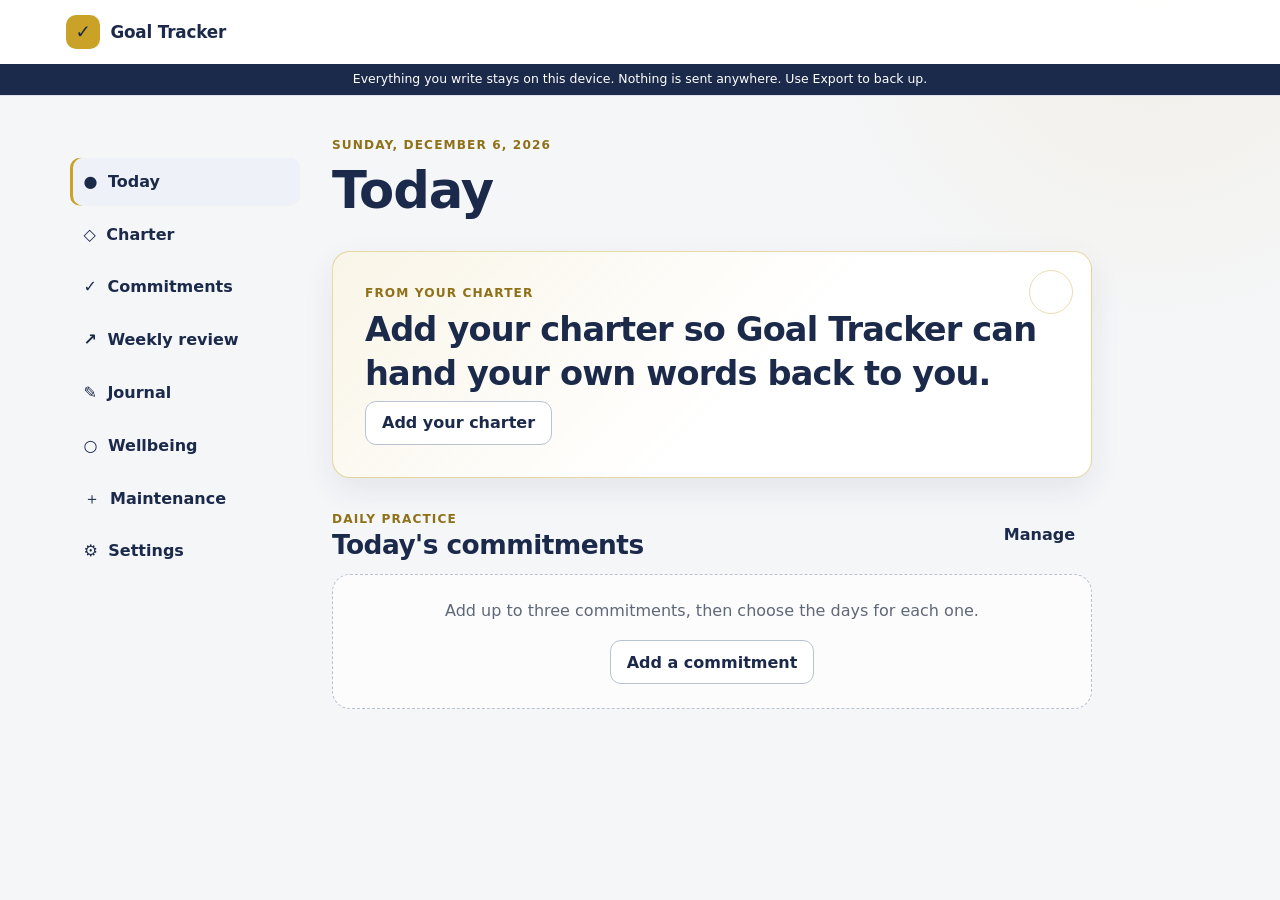
==== index.html @ deef19a3 "Build private offline-first Goal Tracker" ====
<!doctype html>
<html lang="en" data-single-file="false">
<head>
  <meta charset="utf-8">
  <meta name="viewport" content="width=device-width, initial-scale=1, viewport-fit=cover">
  <meta name="theme-color" content="#1B2A4A">
  <meta
    http-equiv="Content-Security-Policy"
    content="default-src 'self'; base-uri 'none'; object-src 'none'; script-src 'self'; style-src 'self'; img-src 'self' data: blob:; font-src 'self'; connect-src 'none'; media-src 'none'; frame-src 'none'; worker-src 'self'; manifest-src 'self'; form-action 'none'"
  >
  <meta name="description" content="A private, offline-first personal goal tracker.">
  <title>Goal Tracker</title>
  <link rel="manifest" href="manifest.webmanifest">
  <link rel="icon" href="icon-192.png" sizes="192x192">
  <link rel="apple-touch-icon" href="icon-192.png">
  <link rel="stylesheet" href="styles.css">
</head>
<body>
  <a class="skip-link" href="#mainContent">Skip to content</a>

  <div id="backupBanner" class="backup-banner" hidden>
    <div>
      <strong>Your local backup is due.</strong>
      <span>Export a copy so your entries are safe if this device is lost or cleared.</span>
    </div>
    <div class="banner-actions">
      <button id="bannerExportButton" class="button button-light" type="button">Export now</button>
      <button id="dismissBackupButton" class="icon-button button-light" type="button" aria-label="Dismiss backup reminder">Close</button>
    </div>
  </div>

  <header class="app-header">
    <div class="header-inner">
      <button id="openNavButton" class="icon-button menu-button" type="button" aria-label="Open navigation" aria-controls="navDialog">
        <span aria-hidden="true">☰</span>
      </button>
      <div class="brand">
        <span class="brand-mark" aria-hidden="true">✓</span>
        <span>Goal Tracker</span>
      </div>
      <button class="button button-quiet header-settings" type="button" data-view-target="settings">Settings</button>
    </div>
    <p class="privacy-strip">Everything you write stays on this device. Nothing is sent anywhere. Use Export to back up.</p>
  </header>

  <div class="layout">
    <nav class="desktop-nav" aria-label="Main navigation">
      <button type="button" class="nav-button is-active" data-view-target="today">
        <span aria-hidden="true">●</span><span>Today</span>
      </button>
      <button type="button" class="nav-button" data-view-target="charter">
        <span aria-hidden="true">◇</span><span>Charter</span>
      </button>
      <button type="button" class="nav-button" data-view-target="commitments">
        <span aria-hidden="true">✓</span><span>Commitments</span>
      </button>
      <button type="button" class="nav-button" data-view-target="review">
        <span aria-hidden="true">↗</span><span>Weekly review</span>
      </button>
      <button type="button" class="nav-button" data-view-target="journal">
        <span aria-hidden="true">✎</span><span>Journal</span>
      </button>
      <button type="button" class="nav-button" data-view-target="wellbeing">
        <span aria-hidden="true">○</span><span>Wellbeing</span>
      </button>
      <button type="button" class="nav-button" data-view-target="maintenance">
        <span aria-hidden="true">＋</span><span>Maintenance</span>
      </button>
      <button type="button" class="nav-button" data-view-target="settings">
        <span aria-hidden="true">⚙</span><span>Settings</span>
      </button>
    </nav>

    <main id="mainContent" class="main-content" tabindex="-1">
      <section id="view-today" class="view" data-view="today" aria-labelledby="todayHeading">
        <div class="page-heading">
          <div>
            <p id="todayDate" class="eyebrow"></p>
            <h1 id="todayHeading">Today</h1>
          </div>
        </div>

        <article class="card greeting-card">
          <p class="card-kicker">From your charter</p>
          <p id="dailyGreeting" class="greeting-text"></p>
          <button id="greetingCharterButton" class="button button-secondary" type="button" data-view-target="charter" hidden>Add your charter</button>
        </article>

        <article id="maintenanceArrival" class="card milestone-arrival" hidden>
          <div>
            <p class="card-kicker">Maintenance check-in</p>
            <h2 id="maintenanceArrivalTitle"></h2>
            <p id="maintenanceArrivalText"></p>
          </div>
          <button class="button button-primary" type="button" data-view-target="maintenance">Reflect now</button>
        </article>

        <div class="section-heading">
          <div>
            <p class="eyebrow">Daily practice</p>
            <h2>Today's commitments</h2>
          </div>
          <button class="button button-quiet" type="button" data-view-target="commitments">Manage</button>
        </div>
        <div id="todayCommitments" class="stack"></div>

        <aside id="stuckSupport" class="support-note" hidden>
          <strong>When you feel stuck</strong>
          <p>Stuck means you need a human, not more willpower. Bring this to your next session or your accountability partner.</p>
        </aside>
      </section>

      <section id="view-charter" class="view" data-view="charter" aria-labelledby="charterHeading" hidden>
        <div class="page-heading">
          <div>
            <p class="eyebrow">Your compass</p>
            <h1 id="charterHeading">Charter</h1>
            <p class="intro">Build this with your group and coach on paper first, then copy it here so the app can hand it back to you.</p>
          </div>
        </div>

        <form id="charterForm" class="form-stack">
          <div id="guideValuesContainer" class="stack"></div>

          <article class="card form-card">
            <h2>North star and direction</h2>
            <label>
              <span>North star</span>
              <span class="field-help">One or two sentences</span>
              <textarea id="northStar" name="northStar" rows="3"></textarea>
            </label>
            <label>
              <span>The direction I choose</span>
              <textarea id="direction" name="direction" rows="3"></textarea>
            </label>
          </article>

          <article class="card form-card">
            <h2>Named tensions</h2>
            <p class="field-help">Add up to two tensions you are actively holding this season.</p>
            <div id="tensionsContainer" class="stack"></div>
          </article>

          <article class="card form-card">
            <h2>Patterns and support</h2>
            <label>
              <span>My key pattern, in one line</span>
              <input id="keyPattern" name="keyPattern" type="text">
            </label>
            <label>
              <span>My first early-warning sign</span>
              <textarea id="earlyWarning" name="earlyWarning" rows="2"></textarea>
            </label>
            <label>
              <span>My support need</span>
              <textarea id="supportNeed" name="supportNeed" rows="2"></textarea>
            </label>
          </article>

          <div class="sticky-action">
            <button class="button button-primary" type="submit">Save charter</button>
          </div>
        </form>
      </section>

      <section id="view-commitments" class="view" data-view="commitments" aria-labelledby="commitmentsHeading" hidden>
        <div class="page-heading page-heading-split">
          <div>
            <p class="eyebrow">Up to three</p>
            <h1 id="commitmentsHeading">Commitments</h1>
            <p class="intro">Choose small actions you can recognize and mark on their scheduled days.</p>
          </div>
          <button id="addCommitmentButton" class="button button-primary" type="button">Add commitment</button>
        </div>

        <div id="commitmentEditor" class="stack"></div>

        <section class="card week-card" aria-labelledby="weekViewHeading">
          <div class="section-heading">
            <div>
              <p class="card-kicker">Status pattern</p>
              <h2 id="weekViewHeading">Week view</h2>
              <p id="weekRangeLabel" class="field-help"></p>
            </div>
            <div class="segmented-actions">
              <button id="previousWeekButton" class="icon-button" type="button" aria-label="Show previous week">‹</button>
              <button id="currentWeekButton" class="button button-quiet" type="button">This week</button>
              <button id="nextWeekButton" class="icon-button" type="button" aria-label="Show next week">›</button>
            </div>
          </div>
          <div id="weekGrid" class="week-grid"></div>
          <div class="status-legend" aria-label="Status legend">
            <span><i class="status-dot status-completed"></i>Completed</span>
            <span><i class="status-dot status-missed"></i>Missed</span>
            <span><i class="status-dot status-renegotiated"></i>Renegotiated</span>
            <span><i class="status-dot status-stuck"></i>Stuck</span>
            <span><i class="status-dot status-not-scheduled"></i>Not scheduled</span>
          </div>
        </section>
      </section>

      <section id="view-review" class="view" data-view="review" aria-labelledby="reviewHeading" hidden>
        <div class="page-heading">
          <div>
            <p class="eyebrow">Once a week</p>
            <h1 id="reviewHeading">Weekly review</h1>
            <p class="intro">Capture what shifted, not just what got done.</p>
          </div>
        </div>

        <form id="weeklyReviewForm" class="card form-card">
          <label>
            <span>Week containing</span>
            <input id="reviewDate" name="reviewDate" type="date" required>
            <span id="reviewWeekHelp" class="field-help"></span>
          </label>
          <div class="rating-grid">
            <label>
              <span>Goal progress</span>
              <output id="progressOutput" class="rating-output" for="progressRating">5</output>
              <input id="progressRating" name="progressRating" type="range" min="0" max="10" value="5">
              <span class="range-ends"><span>0</span><span>10</span></span>
            </label>
            <label>
              <span>Confidence</span>
              <output id="confidenceOutput" class="rating-output" for="confidenceRating">5</output>
              <input id="confidenceRating" name="confidenceRating" type="range" min="0" max="10" value="5">
              <span class="range-ends"><span>0</span><span>10</span></span>
            </label>
          </div>
          <label>
            <span>Most common obstacle this week</span>
            <input id="weeklyObstacle" name="weeklyObstacle" type="text" maxlength="240" required>
          </label>
          <label>
            <span>What the week taught</span>
            <textarea id="weeklyLearning" name="weeklyLearning" rows="3" maxlength="500" required></textarea>
          </label>
          <button class="button button-primary" type="submit">Save weekly review</button>
        </form>

        <section class="card chart-card" aria-labelledby="reviewTrendHeading">
          <div class="section-heading">
            <div>
              <p class="card-kicker">Over time</p>
              <h2 id="reviewTrendHeading">Ratings trend</h2>
            </div>
            <div class="chart-legend">
              <span><i class="line-key line-progress"></i>Progress</span>
              <span><i class="line-key line-confidence"></i>Confidence</span>
            </div>
          </div>
          <canvas id="reviewChart" class="chart" role="img" aria-label="No weekly review ratings yet"></canvas>
          <div id="reviewHistory" class="history-list"></div>
        </section>
      </section>

      <section id="view-journal" class="view" data-view="journal" aria-labelledby="journalHeading" hidden>
        <div class="page-heading">
          <div>
            <p class="eyebrow">A private record</p>
            <h1 id="journalHeading">Journal</h1>
            <p class="intro">Use the optional prompt, or write what matters today.</p>
          </div>
        </div>

        <form id="journalForm" class="card form-card">
          <input id="journalEntryId" type="hidden">
          <label>
            <span>Date</span>
            <input id="journalDate" name="journalDate" type="date" required>
          </label>
          <div class="prompt-box">
            <span class="card-kicker">Optional prompt</span>
            <p id="journalPrompt"></p>
          </div>
          <label>
            <span>Entry</span>
            <textarea id="journalText" name="journalText" rows="8" required></textarea>
          </label>
          <div class="form-actions">
            <button class="button button-primary" type="submit">Save journal entry</button>
            <button id="clearJournalButton" class="button button-secondary" type="button">New entry</button>
          </div>
        </form>

        <section aria-labelledby="journalEntriesHeading">
          <div class="section-heading">
            <h2 id="journalEntriesHeading">Past entries</h2>
          </div>
          <div id="journalEntries" class="history-list"></div>
        </section>
      </section>

      <section id="view-wellbeing" class="view" data-view="wellbeing" aria-labelledby="wellbeingHeading" hidden>
        <div class="page-heading">
          <div>
            <p class="eyebrow">Weekly self-check</p>
            <h1 id="wellbeingHeading">Wellbeing</h1>
            <p class="intro">Answer each item for how you have felt over the last two weeks.</p>
          </div>
        </div>

        <form id="wellbeingForm" class="form-stack">
          <article class="card form-card">
            <label>
              <span>Week containing</span>
              <input id="wellbeingDate" name="wellbeingDate" type="date" required>
              <span id="wellbeingWeekHelp" class="field-help"></span>
            </label>
          </article>
          <div id="whoItems" class="stack"></div>
          <div class="sticky-action">
            <button class="button button-primary" type="submit">Save wellbeing check</button>
          </div>
        </form>

        <section class="card chart-card wellbeing-trend" aria-labelledby="wellbeingTrendHeading">
          <div class="section-heading">
            <div>
              <p class="card-kicker">Score from 0 to 100</p>
              <h2 id="wellbeingTrendHeading">Wellbeing trend</h2>
            </div>
          </div>
          <canvas id="wellbeingChart" class="chart" role="img" aria-label="No wellbeing scores yet"></canvas>
          <div id="wellbeingHistory" class="history-list"></div>
          <div class="attribution">
            <p>WHO-5 Well-Being Index. © World Health Organization 2024. Licensed under CC BY-NC-SA 3.0 IGO.</p>
            <p>This is a self-awareness tool, not a diagnostic or screening instrument. If your score concerns you, talk to your coach or a health professional.</p>
          </div>
        </section>
      </section>

      <section id="view-maintenance" class="view" data-view="maintenance" aria-labelledby="maintenanceHeading" hidden>
        <div class="page-heading">
          <div>
            <p class="eyebrow">After the program</p>
            <h1 id="maintenanceHeading">Maintenance</h1>
            <p class="intro">Set the end date once. Goal Tracker will surface a reflection at 30, 60, and 90 days.</p>
          </div>
        </div>

        <form id="programEndForm" class="card form-card">
          <label>
            <span>Program end date</span>
            <input id="programEndDate" name="programEndDate" type="date">
          </label>
          <button class="button button-primary" type="submit">Save end date</button>
        </form>

        <div id="maintenanceMarks" class="milestone-grid"></div>

        <form id="maintenanceReflectionForm" class="card form-card" hidden>
          <input id="maintenanceMarkKey" type="hidden">
          <p class="card-kicker">Maintenance reflection</p>
          <h2 id="maintenanceReflectionHeading"></h2>
          <label>
            <span>What held</span>
            <textarea id="maintenanceHeld" rows="3" required></textarea>
          </label>
          <label>
            <span>What slipped</span>
            <textarea id="maintenanceSlipped" rows="3" required></textarea>
          </label>
          <label>
            <span>One adjustment</span>
            <textarea id="maintenanceAdjustment" rows="3" required></textarea>
          </label>
          <button class="button button-primary" type="submit">Save reflection</button>
        </form>
      </section>

      <section id="view-settings" class="view" data-view="settings" aria-labelledby="settingsHeading" hidden>
        <div class="page-heading">
          <div>
            <p class="eyebrow">Local controls</p>
            <h1 id="settingsHeading">Settings</h1>
          </div>
        </div>

        <section class="card settings-card" aria-labelledby="promptSettingsHeading">
          <div class="section-heading">
            <div>
              <p class="card-kicker">Journal</p>
              <h2 id="promptSettingsHeading">Writing prompts</h2>
              <p class="field-help">Replace these with your program's prompts at any time.</p>
            </div>
          </div>
          <form id="promptSettingsForm" class="form-stack">
            <div id="promptInputs" class="stack"></div>
            <button class="button button-primary" type="submit">Save prompts</button>
          </form>
        </section>

        <section class="card settings-card" aria-labelledby="reminderHeading">
          <div class="section-heading">
            <div>
              <p class="card-kicker">Reminders</p>
              <h2 id="reminderHeading">Daily reminder</h2>
            </div>
          </div>
          <p>Push notifications are not available because they require a server. Goal Tracker does not use a server.</p>
          <label>
            <span>Reminder time</span>
            <input id="reminderTime" type="time" value="09:00">
          </label>
          <div class="form-actions">
            <button id="downloadCalendarButton" class="button button-primary" type="button">Add a daily reminder to my calendar</button>
            <button id="openAppReminderButton" class="button button-secondary" type="button">Enable open-app reminder</button>
          </div>
          <p id="notificationStatus" class="field-help">Optional notifications work only while this app is open.</p>
        </section>

        <section id="installCard" class="card settings-card" aria-labelledby="installHeading">
          <div class="section-heading">
            <div>
              <p class="card-kicker">Home screen</p>
              <h2 id="installHeading">Install Goal Tracker</h2>
            </div>
          </div>
          <p id="installHelp">Your browser may offer installation from its own menu.</p>
          <button id="installButton" class="button button-primary" type="button" hidden>Install app</button>
        </section>

        <section class="card settings-card" aria-labelledby="dataHeading">
          <div class="section-heading">
            <div>
              <p class="card-kicker">Backup and restore</p>
              <h2 id="dataHeading">Your data</h2>
            </div>
          </div>
          <p id="storagePersistenceStatus" class="storage-status" role="status"></p>
          <div class="data-actions">
            <button id="exportButton" class="button button-primary" type="button">Export all data</button>
            <label class="button button-secondary file-button">
              <span>Import backup</span>
              <input id="importInput" type="file" accept="application/json,.json">
            </label>
            <button id="printButton" class="button button-secondary" type="button">Print summary</button>
          </div>
          <p id="lastExportText" class="field-help"></p>
        </section>

        <section class="card privacy-card" aria-labelledby="privacyHeading">
          <p class="card-kicker">Privacy</p>
          <h2 id="privacyHeading">This device only</h2>
          <p>Everything you write stays on this device. Nothing is sent anywhere. Use Export to back up.</p>
          <p>There is no account, server, sync, analytics, telemetry, external script, or remote font.</p>
        </section>
      </section>
    </main>
  </div>

  <dialog id="navDialog" class="nav-dialog" aria-labelledby="navDialogHeading">
    <div class="dialog-header">
      <h2 id="navDialogHeading">Go to</h2>
      <button id="closeNavButton" class="icon-button" type="button" aria-label="Close navigation">×</button>
    </div>
    <nav class="mobile-nav" aria-label="Main navigation">
      <button type="button" class="nav-button is-active" data-view-target="today">Today</button>
      <button type="button" class="nav-button" data-view-target="charter">Charter</button>
      <button type="button" class="nav-button" data-view-target="commitments">Commitments</button>
      <button type="button" class="nav-button" data-view-target="review">Weekly review</button>
      <button type="button" class="nav-button" data-view-target="journal">Journal</button>
      <button type="button" class="nav-button" data-view-target="wellbeing">Wellbeing</button>
      <button type="button" class="nav-button" data-view-target="maintenance">Maintenance</button>
      <button type="button" class="nav-button" data-view-target="settings">Settings</button>
    </nav>
  </dialog>

  <dialog id="renegotiationDialog" class="form-dialog" aria-labelledby="renegotiationHeading">
    <form id="renegotiationForm" method="dialog">
      <div class="dialog-header">
        <div>
          <p class="card-kicker">Renegotiated</p>
          <h2 id="renegotiationHeading">Name the new commitment</h2>
        </div>
        <button id="cancelRenegotiationButton" class="icon-button" type="button" aria-label="Cancel">×</button>
      </div>
      <p>Enter a new action, a new date, or both.</p>
      <input id="renegotiationCommitmentId" type="hidden">
      <input id="renegotiationStatusDate" type="hidden">
      <label>
        <span>New action</span>
        <textarea id="renegotiationAction" rows="3"></textarea>
      </label>
      <label>
        <span>New date</span>
        <input id="renegotiationDate" type="date">
      </label>
      <p id="renegotiationError" class="form-error" role="alert" hidden>Add a new action or date.</p>
      <div class="form-actions">
        <button class="button button-primary" type="submit">Save renegotiation</button>
        <button id="closeRenegotiationButton" class="button button-secondary" type="button">Cancel</button>
      </div>
    </form>
  </dialog>

  <dialog id="importConfirmDialog" class="form-dialog" aria-labelledby="importConfirmHeading">
    <div class="dialog-header">
      <div>
        <p class="card-kicker">Restore backup</p>
        <h2 id="importConfirmHeading">Replace data on this device?</h2>
      </div>
    </div>
    <p>Importing this backup will replace all current Goal Tracker data on this device.</p>
    <div class="form-actions">
      <button id="cancelImportButton" class="button button-secondary" type="button">Keep current data</button>
      <button id="confirmImportButton" class="button button-danger" type="button">Replace with backup</button>
    </div>
  </dialog>

  <div id="toast" class="toast" role="status" aria-live="polite" hidden></div>

  <section id="printSummary" class="print-summary" aria-label="Goal Tracker printable summary"></section>

  <script src="app.js"></script>
</body>
</html>
---- styles.css ----
:root {
  color-scheme: light;
  --navy: #1B2A4A;
  --navy-2: #29426f;
  --gold: #C9A227;
  --gold-text: #8F7119;
  --ink: #172033;
  --muted: #5f6878;
  --paper: #ffffff;
  --canvas: #f5f6f8;
  --line: #d9dee7;
  --soft-navy: #eef2f8;
  --soft-gold: #fbf6e5;
  --success: #2f765a;
  --danger: #a44343;
  --warning: #8F7119;
  --stuck: #76548f;
  --shadow: 0 12px 32px rgba(27, 42, 74, 0.08);
  --radius: 18px;
  --radius-small: 12px;
  --content: 760px;
  font-family: system-ui, sans-serif;
  font-synthesis: none;
  text-rendering: optimizeLegibility;
}

* {
  box-sizing: border-box;
}

html {
  min-width: 320px;
  min-height: 100%;
  background: var(--canvas);
}

body {
  min-width: 320px;
  min-height: 100vh;
  margin: 0;
  overflow-x: hidden;
  color: var(--ink);
  background:
    radial-gradient(circle at 90% 0%, rgba(201, 162, 39, 0.08), transparent 22rem),
    var(--canvas);
  font-size: 16px;
  line-height: 1.55;
}

button,
input,
textarea,
select {
  font: inherit;
}

button {
  touch-action: manipulation;
}

button,
label,
input,
textarea {
  max-width: 100%;
}

button:focus-visible,
input:focus-visible,
textarea:focus-visible,
select:focus-visible,
a:focus-visible {
  outline: 3px solid rgba(201, 162, 39, 0.72);
  outline-offset: 2px;
}

h1,
h2,
h3,
p {
  margin-top: 0;
}

h1,
h2,
h3 {
  color: var(--navy);
  line-height: 1.18;
  letter-spacing: -0.02em;
}

h1 {
  margin-bottom: 0.45rem;
  font-size: clamp(2rem, 8vw, 3.2rem);
  font-weight: 760;
}

h2 {
  margin-bottom: 0.7rem;
  font-size: clamp(1.3rem, 4vw, 1.65rem);
}

h3 {
  margin-bottom: 0.55rem;
  font-size: 1.06rem;
}

[hidden] {
  display: none !important;
}

.sr-only {
  position: absolute !important;
  width: 1px !important;
  height: 1px !important;
  padding: 0 !important;
  overflow: hidden !important;
  clip: rect(0, 0, 0, 0) !important;
  white-space: nowrap !important;
  border: 0 !important;
}

.skip-link {
  position: fixed;
  z-index: 1000;
  top: 0.5rem;
  left: 0.5rem;
  padding: 0.7rem 1rem;
  transform: translateY(-160%);
  border-radius: 8px;
  color: white;
  background: var(--navy);
}

.skip-link:focus {
  transform: translateY(0);
}

.backup-banner {
  position: relative;
  z-index: 80;
  display: flex;
  align-items: center;
  justify-content: center;
  gap: 1rem;
  padding: 0.75rem max(1rem, env(safe-area-inset-right)) 0.75rem max(1rem, env(safe-area-inset-left));
  color: #fff;
  background: var(--gold-text);
}

.backup-banner > div:first-child {
  display: grid;
  gap: 0.05rem;
}

.banner-actions,
.form-actions,
.segmented-actions,
.data-actions {
  display: flex;
  flex-wrap: wrap;
  align-items: center;
  gap: 0.65rem;
}

.app-header {
  position: sticky;
  z-index: 50;
  top: 0;
  border-bottom: 1px solid rgba(217, 222, 231, 0.88);
  background: rgba(255, 255, 255, 0.96);
  backdrop-filter: blur(12px);
}

.header-inner {
  display: flex;
  min-height: 64px;
  align-items: center;
  gap: 0.75rem;
  max-width: 1180px;
  margin: 0 auto;
  padding: 0.55rem 1rem;
}

.brand {
  display: flex;
  flex: 1;
  align-items: center;
  gap: 0.65rem;
  color: var(--navy);
  font-size: 1.05rem;
  font-weight: 750;
  letter-spacing: -0.01em;
}

.brand-mark {
  display: grid;
  width: 34px;
  height: 34px;
  place-items: center;
  border-radius: 10px;
  color: var(--navy);
  background: var(--gold);
  font-size: 1.15rem;
  font-weight: 900;
}

.privacy-strip {
  margin: 0;
  padding: 0.45rem 1rem;
  color: #fff;
  background: var(--navy);
  text-align: center;
  font-size: 0.78rem;
  line-height: 1.35;
}

.layout {
  display: grid;
  grid-template-columns: minmax(0, 1fr);
  max-width: 1180px;
  margin: 0 auto;
}

.desktop-nav {
  display: none;
}

.main-content {
  width: 100%;
  min-width: 0;
  padding: 1.5rem max(1rem, env(safe-area-inset-right)) calc(6rem + env(safe-area-inset-bottom)) max(1rem, env(safe-area-inset-left));
}

.view {
  width: min(100%, var(--content));
  margin: 0 auto;
  animation: view-in 180ms ease-out;
}

@keyframes view-in {
  from {
    opacity: 0;
    transform: translateY(4px);
  }
  to {
    opacity: 1;
    transform: translateY(0);
  }
}

@media (prefers-reduced-motion: reduce) {
  *,
  *::before,
  *::after {
    scroll-behavior: auto !important;
    animation-duration: 0.01ms !important;
    animation-iteration-count: 1 !important;
    transition-duration: 0.01ms !important;
  }
}

.page-heading {
  display: flex;
  align-items: flex-end;
  justify-content: space-between;
  gap: 1rem;
  margin: 0.25rem 0 1.5rem;
}

.page-heading-split {
  align-items: center;
}

.intro {
  max-width: 62ch;
  margin-bottom: 0;
  color: var(--muted);
  font-size: 1.02rem;
}

.eyebrow,
.card-kicker {
  margin-bottom: 0.3rem;
  color: var(--gold-text);
  font-size: 0.76rem;
  font-weight: 780;
  letter-spacing: 0.09em;
  text-transform: uppercase;
}

.card {
  overflow: hidden;
  border: 1px solid var(--line);
  border-radius: var(--radius);
  background: var(--paper);
  box-shadow: var(--shadow);
}

.greeting-card {
  position: relative;
  margin-bottom: 2rem;
  padding: clamp(1.25rem, 5vw, 2rem);
  border-color: rgba(201, 162, 39, 0.4);
  background:
    linear-gradient(135deg, rgba(201, 162, 39, 0.11), transparent 55%),
    var(--paper);
}

.greeting-card::after {
  position: absolute;
  top: 1.1rem;
  right: 1.1rem;
  width: 42px;
  height: 42px;
  border: 1px solid rgba(201, 162, 39, 0.36);
  border-radius: 50%;
  content: "";
}

.greeting-text {
  position: relative;
  z-index: 1;
  max-width: 31ch;
  margin-bottom: 0.35rem;
  color: var(--navy);
  font-size: clamp(1.35rem, 6vw, 2.1rem);
  font-weight: 650;
  line-height: 1.3;
  letter-spacing: -0.025em;
}

.milestone-arrival {
  display: flex;
  align-items: center;
  justify-content: space-between;
  gap: 1rem;
  margin-bottom: 1.75rem;
  padding: 1.2rem;
  border-left: 5px solid var(--gold);
}

.milestone-arrival p:last-child {
  margin-bottom: 0;
}

.section-heading {
  display: flex;
  align-items: center;
  justify-content: space-between;
  gap: 1rem;
  margin: 1.5rem 0 0.9rem;
}

.section-heading h2,
.section-heading p {
  margin-bottom: 0;
}

.stack {
  display: grid;
  gap: 1rem;
}

.form-stack {
  display: grid;
  gap: 1.25rem;
}

.form-card,
.settings-card,
.week-card,
.chart-card,
.privacy-card {
  padding: clamp(1rem, 4vw, 1.4rem);
}

.form-card {
  display: grid;
  gap: 1.15rem;
}

.form-card h2 {
  margin-bottom: 0;
}

label {
  display: grid;
  gap: 0.45rem;
  color: var(--navy);
  font-weight: 650;
}

input[type="text"],
input[type="date"],
input[type="time"],
textarea,
select {
  width: 100%;
  min-height: 48px;
  padding: 0.72rem 0.8rem;
  border: 1px solid #b9c2d0;
  border-radius: 10px;
  color: var(--ink);
  background: #fff;
  font-weight: 430;
}

textarea {
  min-height: 96px;
  resize: vertical;
}

input:hover,
textarea:hover,
select:hover {
  border-color: #8d99ab;
}

.field-help {
  color: var(--muted);
  font-size: 0.84rem;
  font-weight: 450;
}

.button,
.icon-button {
  min-height: 44px;
  border: 1px solid transparent;
  border-radius: 11px;
  cursor: pointer;
  font-weight: 720;
  line-height: 1.2;
}

.button {
  display: inline-flex;
  align-items: center;
  justify-content: center;
  gap: 0.45rem;
  min-width: 44px;
  padding: 0.7rem 1rem;
}

.icon-button {
  display: inline-grid;
  width: 44px;
  min-width: 44px;
  padding: 0;
  place-items: center;
  color: var(--navy);
  background: var(--soft-navy);
  font-size: 1.35rem;
}

.button-primary {
  color: #fff;
  background: var(--navy);
}

.button-primary:hover {
  background: var(--navy-2);
}

.button-secondary {
  border-color: #b9c2d0;
  color: var(--navy);
  background: #fff;
}

.button-secondary:hover,
.icon-button:hover {
  border-color: #8d99ab;
  background: var(--soft-navy);
}

.button-quiet {
  color: var(--navy);
  background: transparent;
}

.button-quiet:hover {
  background: var(--soft-navy);
}

.button-light {
  border-color: rgba(255, 255, 255, 0.7);
  color: var(--navy);
  background: #fff;
}

.button-danger {
  border-color: rgba(164, 67, 67, 0.28);
  color: var(--danger);
  background: #fff;
}

.button[disabled],
.icon-button[disabled] {
  cursor: not-allowed;
  opacity: 0.5;
}

.sticky-action {
  position: sticky;
  z-index: 10;
  bottom: calc(0.75rem + env(safe-area-inset-bottom));
  display: flex;
  justify-content: flex-end;
  padding: 0.65rem;
  border: 1px solid rgba(217, 222, 231, 0.9);
  border-radius: 15px;
  background: rgba(255, 255, 255, 0.94);
  box-shadow: var(--shadow);
  backdrop-filter: blur(10px);
}

.value-number,
.tension-number {
  display: inline-grid;
  width: 30px;
  height: 30px;
  margin-right: 0.35rem;
  place-items: center;
  border-radius: 50%;
  color: var(--navy);
  background: var(--soft-gold);
  font-size: 0.88rem;
}

.tension-grid {
  display: grid;
  gap: 0.85rem;
}

.commitment-card,
.today-commitment {
  padding: 1.1rem;
}

.commitment-card {
  display: grid;
  gap: 1rem;
}

.commitment-head,
.today-commitment-head {
  display: flex;
  align-items: flex-start;
  justify-content: space-between;
  gap: 0.75rem;
}

.commitment-head h2,
.today-commitment h3 {
  overflow-wrap: anywhere;
}

.schedule-picker {
  display: grid;
  grid-template-columns: repeat(4, minmax(44px, 1fr));
  gap: 0.35rem;
  border: 0;
  padding: 0;
  margin: 0;
}

.schedule-picker legend {
  grid-column: 1 / -1;
  margin-bottom: 0.55rem;
  color: var(--navy);
  font-weight: 650;
}

@media (min-width: 500px) {
  .schedule-picker {
    grid-template-columns: repeat(7, minmax(44px, 1fr));
  }
}

.day-check {
  position: relative;
  display: block;
  min-width: 0;
}

.day-check input {
  position: absolute;
  width: 1px;
  height: 1px;
  opacity: 0;
}

.day-check span {
  display: grid;
  min-width: 0;
  min-height: 44px;
  place-items: center;
  border: 1px solid #b9c2d0;
  border-radius: 10px;
  color: var(--muted);
  background: #fff;
  font-size: 0.76rem;
  font-weight: 720;
}

.day-check input:checked + span {
  border-color: var(--navy);
  color: #fff;
  background: var(--navy);
}

.day-check input:focus-visible + span {
  outline: 3px solid rgba(201, 162, 39, 0.72);
  outline-offset: 2px;
}

.commitment-meta {
  display: flex;
  flex-wrap: wrap;
  gap: 0.5rem;
  color: var(--muted);
  font-size: 0.84rem;
}

.count-badge,
.status-badge {
  display: inline-flex;
  min-height: 28px;
  align-items: center;
  padding: 0.25rem 0.55rem;
  border-radius: 999px;
  font-size: 0.78rem;
  font-weight: 720;
}

.count-badge {
  color: var(--navy);
  background: var(--soft-gold);
}

.status-actions {
  display: grid;
  grid-template-columns: repeat(2, minmax(0, 1fr));
  gap: 0.55rem;
  margin-top: 0.85rem;
}

.status-button {
  min-height: 48px;
  justify-content: flex-start;
  border-color: var(--line);
  color: var(--navy);
  background: #fff;
  font-size: 0.9rem;
}

.status-button::before {
  width: 10px;
  height: 10px;
  flex: 0 0 auto;
  border-radius: 50%;
  background: var(--line);
  content: "";
}

.status-button[data-status="Completed"]::before,
.status-completed {
  background: var(--success);
}

.status-button[data-status="Missed"]::before,
.status-missed {
  background: var(--danger);
}

.status-button[data-status="Renegotiated"]::before,
.status-renegotiated {
  background: var(--warning);
}

.status-button[data-status="Stuck"]::before,
.status-stuck {
  background: var(--stuck);
}

.status-not-scheduled {
  background: #aeb6c2;
}

.status-button.is-selected {
  border-color: var(--navy);
  box-shadow: inset 0 0 0 1px var(--navy);
  background: var(--soft-navy);
}

.current-status {
  margin: 0.75rem 0 0;
  color: var(--muted);
  font-size: 0.88rem;
}

.renegotiated-detail {
  margin: 0.7rem 0 0;
  padding: 0.7rem;
  border-radius: 10px;
  color: #65510f;
  background: var(--soft-gold);
  font-size: 0.9rem;
}

.empty-state {
  padding: 1.5rem;
  border: 1px dashed #b9c2d0;
  border-radius: var(--radius);
  color: var(--muted);
  background: rgba(255, 255, 255, 0.65);
  text-align: center;
}

.empty-state p:last-child {
  margin-bottom: 0;
}

.support-note {
  margin-top: 1.25rem;
  padding: 1rem;
  border-left: 5px solid var(--stuck);
  border-radius: 12px;
  color: #463154;
  background: #f5eff8;
}

.support-note p {
  margin: 0.25rem 0 0;
}

.week-card {
  margin-top: 1.5rem;
}

.week-grid {
  display: grid;
  gap: 1rem;
}

.week-row {
  display: grid;
  gap: 0.5rem;
}

.week-row-title {
  overflow-wrap: anywhere;
  color: var(--navy);
  font-size: 0.9rem;
  font-weight: 720;
}

.week-days {
  display: grid;
  grid-template-columns: repeat(7, minmax(0, 1fr));
  gap: 0.3rem;
}

.week-day {
  display: grid;
  min-width: 0;
  min-height: 58px;
  place-items: center;
  gap: 0.15rem;
  padding: 0.25rem 0.05rem;
  border: 1px solid var(--line);
  border-radius: 9px;
  color: var(--muted);
  background: #fff;
  text-align: center;
  font-size: 0.66rem;
}

.week-day strong {
  color: var(--navy);
  font-size: 0.72rem;
}

.week-day .status-dot {
  width: 10px;
  height: 10px;
}

.week-status-code {
  color: var(--navy);
  font-size: 0.63rem;
  font-weight: 800;
}

.week-day.is-today {
  border-color: var(--gold);
  box-shadow: inset 0 0 0 1px var(--gold);
}

.status-legend {
  display: flex;
  flex-wrap: wrap;
  gap: 0.55rem 0.8rem;
  margin-top: 1rem;
  color: var(--muted);
  font-size: 0.74rem;
}

.status-legend span {
  display: inline-flex;
  align-items: center;
  gap: 0.35rem;
}

.status-dot,
.line-key {
  display: inline-block;
  width: 9px;
  height: 9px;
  flex: 0 0 auto;
  border-radius: 50%;
}

.rating-grid {
  display: grid;
  gap: 1rem;
}

.rating-grid label {
  position: relative;
  padding: 1rem;
  border: 1px solid var(--line);
  border-radius: 12px;
  background: var(--soft-navy);
}

.rating-output {
  position: absolute;
  top: 0.65rem;
  right: 0.8rem;
  display: grid;
  width: 42px;
  height: 42px;
  place-items: center;
  border-radius: 50%;
  color: var(--navy);
  background: #fff;
  font-size: 1.15rem;
  font-weight: 780;
}

input[type="range"] {
  width: 100%;
  min-height: 44px;
  accent-color: var(--navy);
}

.range-ends {
  display: flex;
  justify-content: space-between;
  color: var(--muted);
  font-size: 0.75rem;
}

.chart-card {
  margin-top: 1.5rem;
}

.chart {
  display: block;
  width: 100%;
  height: 230px;
  margin-top: 0.75rem;
  border-radius: 12px;
  background: linear-gradient(to bottom, #fff, #f9fafc);
}

.chart-legend {
  display: flex;
  flex-wrap: wrap;
  gap: 0.7rem;
  color: var(--muted);
  font-size: 0.76rem;
}

.chart-legend span {
  display: inline-flex;
  align-items: center;
  gap: 0.35rem;
}

.line-key {
  width: 18px;
  height: 3px;
  border-radius: 3px;
}

.line-progress {
  background: var(--navy);
}

.line-confidence {
  background: var(--gold-text);
}

.history-list {
  display: grid;
  gap: 0.75rem;
  margin-top: 1rem;
}

.history-item {
  display: grid;
  gap: 0.45rem;
  padding: 0.9rem;
  border: 1px solid var(--line);
  border-radius: 12px;
  background: #fff;
}

.history-head {
  display: flex;
  align-items: flex-start;
  justify-content: space-between;
  gap: 0.75rem;
}

.history-item p {
  margin-bottom: 0;
  overflow-wrap: anywhere;
}

.history-actions {
  display: flex;
  flex-wrap: wrap;
  gap: 0.4rem;
}

.history-actions .button {
  min-height: 44px;
  padding: 0.55rem 0.7rem;
  font-size: 0.8rem;
}

.prompt-box {
  padding: 1rem;
  border: 1px solid rgba(201, 162, 39, 0.35);
  border-radius: 12px;
  background: var(--soft-gold);
}

.prompt-box p:last-child {
  margin-bottom: 0;
  color: var(--navy);
  font-weight: 650;
}

.who-item {
  padding: 1rem;
}

.who-item h2 {
  font-size: 1.12rem;
}

.response-options {
  display: grid;
  gap: 0.45rem;
  border: 0;
  padding: 0;
  margin: 0;
}

.response-options legend {
  position: absolute;
  width: 1px;
  height: 1px;
  overflow: hidden;
  clip: rect(0, 0, 0, 0);
  white-space: nowrap;
}

.response-option {
  position: relative;
  display: block;
  color: var(--ink);
  font-weight: 500;
}

.response-option input {
  position: absolute;
  width: 1px;
  height: 1px;
  opacity: 0;
}

.response-option span {
  display: flex;
  min-height: 48px;
  align-items: center;
  justify-content: space-between;
  gap: 0.6rem;
  padding: 0.65rem 0.75rem;
  border: 1px solid var(--line);
  border-radius: 10px;
  background: #fff;
}

.response-option b {
  display: grid;
  width: 28px;
  height: 28px;
  flex: 0 0 auto;
  place-items: center;
  border-radius: 50%;
  color: var(--navy);
  background: var(--soft-navy);
  font-size: 0.82rem;
}

.response-option input:checked + span {
  border-color: var(--navy);
  box-shadow: inset 0 0 0 1px var(--navy);
  background: var(--soft-navy);
}

.response-option input:focus-visible + span {
  outline: 3px solid rgba(201, 162, 39, 0.72);
  outline-offset: 2px;
}

.attribution {
  margin-top: 1.25rem;
  padding-top: 1rem;
  border-top: 1px solid var(--line);
  color: var(--muted);
  font-size: 0.83rem;
}

.attribution p:last-child {
  margin-bottom: 0;
  color: var(--ink);
  font-weight: 620;
}

.milestone-grid {
  display: grid;
  gap: 0.8rem;
  margin: 1.25rem 0;
}

.milestone-card {
  display: grid;
  gap: 0.7rem;
  padding: 1rem;
}

.milestone-card.is-due {
  border-color: rgba(201, 162, 39, 0.6);
  background: var(--soft-gold);
}

.milestone-card.is-complete {
  border-color: rgba(47, 118, 90, 0.35);
}

.milestone-status {
  color: var(--muted);
  font-size: 0.84rem;
}

.settings-card + .settings-card,
.settings-card + .privacy-card {
  margin-top: 1rem;
}

.settings-card > p:last-child {
  margin-bottom: 0;
}

.settings-card label {
  margin: 0.8rem 0;
}

.storage-status {
  padding: 0.8rem;
  border-radius: 10px;
  color: var(--navy);
  background: var(--soft-navy);
}

.file-button {
  position: relative;
  overflow: hidden;
}

.file-button input {
  position: absolute;
  width: 1px;
  height: 1px;
  opacity: 0;
}

.privacy-card {
  border-color: rgba(201, 162, 39, 0.42);
  background: linear-gradient(135deg, var(--soft-gold), #fff 75%);
}

.privacy-card p:last-child {
  margin-bottom: 0;
}

.nav-dialog,
.form-dialog {
  width: min(calc(100% - 2rem), 520px);
  max-height: calc(100vh - 2rem);
  padding: 0;
  overflow: auto;
  border: 1px solid var(--line);
  border-radius: var(--radius);
  color: var(--ink);
  background: #fff;
  box-shadow: 0 24px 70px rgba(11, 20, 39, 0.3);
}

.nav-dialog::backdrop,
.form-dialog::backdrop {
  background: rgba(15, 24, 42, 0.58);
}

.dialog-header {
  display: flex;
  align-items: flex-start;
  justify-content: space-between;
  gap: 1rem;
  padding: 1rem 1rem 0.5rem;
}

.dialog-header h2 {
  margin-bottom: 0;
}

.mobile-nav {
  display: grid;
  gap: 0.35rem;
  padding: 0.5rem 1rem 1rem;
}

.nav-button {
  display: flex;
  width: 100%;
  min-height: 48px;
  align-items: center;
  gap: 0.65rem;
  padding: 0.7rem 0.85rem;
  border: 0;
  border-radius: 10px;
  color: var(--navy);
  background: transparent;
  cursor: pointer;
  text-align: left;
  font-weight: 680;
}

.nav-button:hover,
.nav-button.is-active {
  background: var(--soft-navy);
}

.nav-button.is-active {
  box-shadow: inset 3px 0 0 var(--gold);
}

.form-dialog form {
  display: grid;
  gap: 1rem;
  padding: 0 1rem 1rem;
}

.form-dialog .dialog-header {
  padding: 0;
}

.form-error {
  margin: 0;
  color: var(--danger);
  font-weight: 650;
}

.toast {
  position: fixed;
  z-index: 120;
  right: 1rem;
  bottom: calc(1rem + env(safe-area-inset-bottom));
  width: min(calc(100% - 2rem), 360px);
  padding: 0.85rem 1rem;
  border-radius: 12px;
  color: #fff;
  background: var(--navy);
  box-shadow: 0 16px 42px rgba(11, 20, 39, 0.3);
  font-weight: 650;
}

.print-summary {
  display: none;
}

@media (min-width: 620px) {
  .main-content {
    padding-top: 2.25rem;
  }

  .rating-grid,
  .tension-grid,
  .milestone-grid {
    grid-template-columns: repeat(2, minmax(0, 1fr));
  }

  .tension-grid h3,
  .tension-grid label:last-child {
    grid-column: 1 / -1;
  }

  .status-actions {
    grid-template-columns: repeat(4, minmax(0, 1fr));
  }

  .response-options {
    grid-template-columns: repeat(2, minmax(0, 1fr));
  }
}

@media (min-width: 900px) {
  .menu-button {
    display: none;
  }

  .header-settings {
    visibility: hidden;
  }

  .layout {
    grid-template-columns: 230px minmax(0, 1fr);
    gap: 2rem;
    padding: 0 1.25rem;
  }

  .desktop-nav {
    position: sticky;
    top: 126px;
    display: grid;
    align-self: start;
    gap: 0.3rem;
    padding: 2rem 0;
  }

  .main-content {
    padding-right: 0;
    padding-left: 0;
  }

  .view {
    margin-left: 0;
  }
}

@media (max-width: 500px) {
  .backup-banner {
    align-items: stretch;
    flex-direction: column;
    gap: 0.55rem;
  }

  .banner-actions {
    justify-content: space-between;
  }

  .page-heading-split {
    align-items: stretch;
    flex-direction: column;
  }

  .page-heading-split > .button {
    align-self: flex-start;
  }

  .milestone-arrival {
    align-items: stretch;
    flex-direction: column;
  }

  .milestone-arrival .button {
    width: 100%;
  }

  .section-heading {
    align-items: flex-start;
  }

  .data-actions {
    align-items: stretch;
    flex-direction: column;
  }

  .data-actions .button {
    width: 100%;
  }

  .segmented-actions {
    gap: 0.25rem;
  }

  .segmented-actions .button {
    padding-right: 0.55rem;
    padding-left: 0.55rem;
    font-size: 0.8rem;
  }
}

@media (max-width: 370px) {
  .header-settings {
    display: none;
  }

  .header-inner {
    padding-right: 0.65rem;
    padding-left: 0.65rem;
  }

  .main-content {
    padding-right: 0.75rem;
    padding-left: 0.75rem;
  }

  .form-card,
  .settings-card,
  .week-card,
  .chart-card,
  .privacy-card {
    padding: 0.85rem;
  }

  .status-button {
    padding-right: 0.6rem;
    padding-left: 0.6rem;
    font-size: 0.8rem;
  }

  .day-check span {
    font-size: 0.68rem;
  }
}

@media print {
  @page {
    margin: 16mm;
  }

  body {
    color: #111;
    background: #fff;
    font-size: 10.5pt;
  }

  .backup-banner,
  .app-header,
  .layout,
  .toast,
  dialog {
    display: none !important;
  }

  .print-summary {
    display: block;
  }

  .print-summary h1 {
    margin-bottom: 3mm;
    color: #111;
    font-size: 22pt;
  }

  .print-summary h2 {
    margin: 8mm 0 3mm;
    padding-bottom: 1.5mm;
    border-bottom: 1px solid #999;
    color: #111;
    font-size: 15pt;
  }

  .print-summary h3 {
    margin: 5mm 0 1.5mm;
    color: #111;
    font-size: 11.5pt;
  }

  .print-summary p,
  .print-summary li {
    margin: 0 0 2mm;
    overflow-wrap: anywhere;
  }

  .print-summary table {
    width: 100%;
    border-collapse: collapse;
    page-break-inside: avoid;
  }

  .print-summary th,
  .print-summary td {
    padding: 2mm;
    border: 1px solid #aaa;
    text-align: left;
    vertical-align: top;
  }

  .print-summary section {
    break-inside: avoid;
  }

  .print-summary .print-records {
    break-inside: auto;
  }

  .print-summary .print-record {
    break-inside: avoid;
    padding: 2mm 0;
    border-bottom: 1px solid #ccc;
  }
}
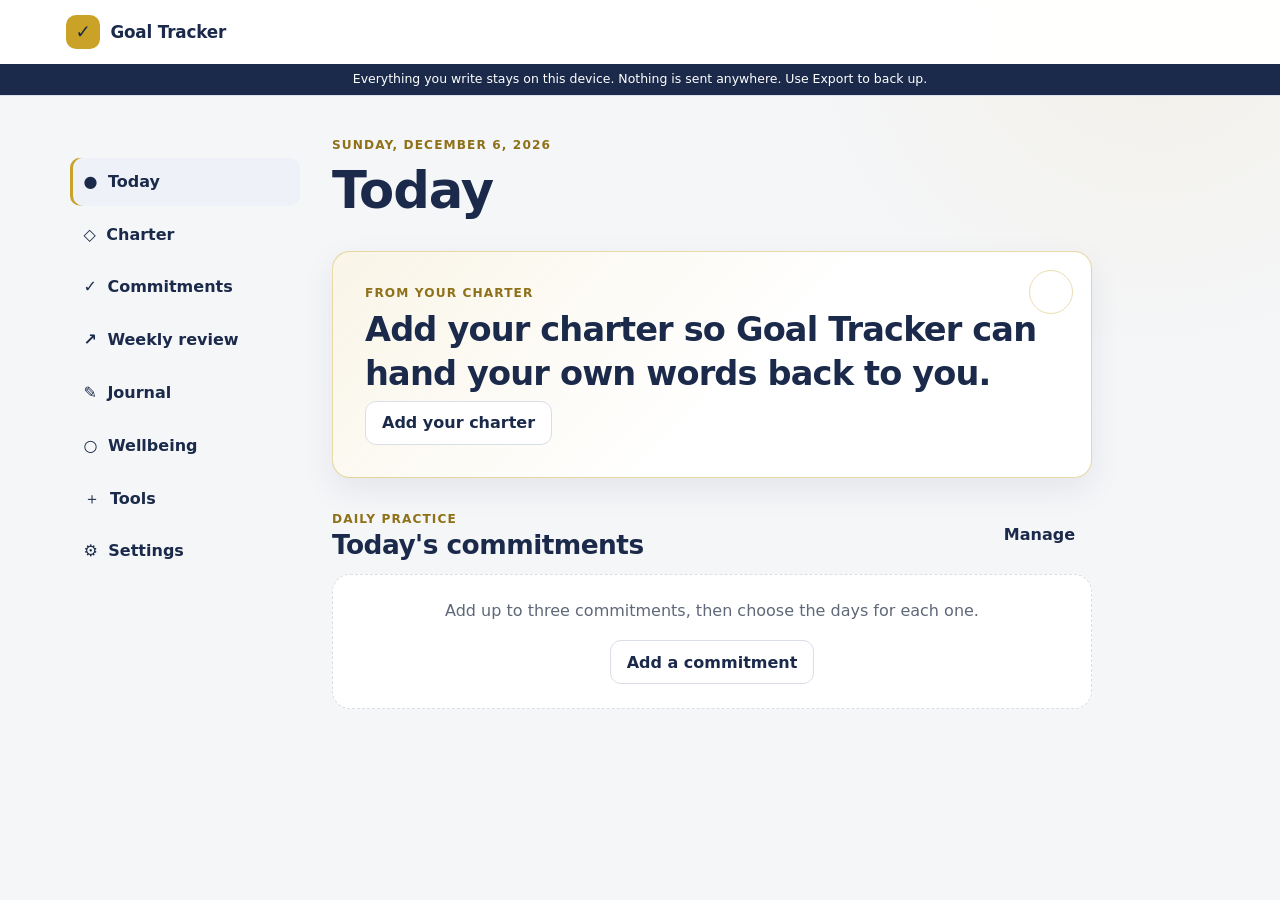
==== commit 48668ed8: "Expand Goal Tracker private workflows" ====
--- a/index.html
+++ b/index.html
@@ -16,6 +16,46 @@
   <link rel="stylesheet" href="styles.css">
 </head>
 <body>
+  <section id="lockScreen" class="lock-screen" aria-labelledby="lockHeading" hidden>
+    <div class="lock-card">
+      <div class="brand lock-brand">
+        <span class="brand-mark" aria-hidden="true">✓</span>
+        <span>Goal Tracker</span>
+      </div>
+      <p class="card-kicker">Screen lock</p>
+      <h1 id="lockHeading">Enter your PIN</h1>
+      <p>Your entries stay hidden until this device is unlocked.</p>
+      <form id="unlockForm" class="form-stack">
+        <label>
+          <span>4-digit PIN</span>
+          <input id="unlockPin" class="pin-input" type="password" inputmode="numeric" pattern="[0-9]{4}" maxlength="4" autocomplete="off" required>
+        </label>
+        <p id="unlockError" class="form-error" role="alert" hidden>The PIN was not accepted.</p>
+        <button class="button button-primary" type="submit">Unlock</button>
+      </form>
+      <button id="forgotPinButton" class="button button-quiet" type="button">I forgot my PIN</button>
+    </div>
+  </section>
+
+  <dialog id="wipeConfirmDialog" class="form-dialog" aria-labelledby="wipeConfirmHeading">
+    <div class="dialog-header">
+      <div>
+        <p class="card-kicker">Forgotten PIN</p>
+        <h2 id="wipeConfirmHeading">Wipe local data?</h2>
+      </div>
+    </div>
+    <p>Your PIN cannot be recovered. Wiping removes all Goal Tracker data on this device. Afterward, you can import an exported backup. The backup does not contain a PIN.</p>
+    <label class="confirm-label">
+      <input id="wipeConfirmCheck" type="checkbox">
+      <span>I understand this removes all local Goal Tracker data.</span>
+    </label>
+    <div class="form-actions">
+      <button id="cancelWipeButton" class="button button-secondary" type="button">Cancel</button>
+      <button id="confirmWipeButton" class="button button-danger" type="button" disabled>Wipe local data</button>
+    </div>
+  </dialog>
+
+  <div id="appShell" hidden>
   <a class="skip-link" href="#mainContent">Skip to content</a>
 
   <div id="backupBanner" class="backup-banner" hidden>
@@ -63,8 +103,8 @@
       <button type="button" class="nav-button" data-view-target="wellbeing">
         <span aria-hidden="true">○</span><span>Wellbeing</span>
       </button>
-      <button type="button" class="nav-button" data-view-target="maintenance">
-        <span aria-hidden="true">＋</span><span>Maintenance</span>
+      <button type="button" class="nav-button" data-view-target="tools">
+        <span aria-hidden="true">＋</span><span>Tools</span>
       </button>
       <button type="button" class="nav-button" data-view-target="settings">
         <span aria-hidden="true">⚙</span><span>Settings</span>
@@ -108,6 +148,12 @@
           <strong>When you feel stuck</strong>
           <p>Stuck means you need a human, not more willpower. Bring this to your next session or your accountability partner.</p>
         </aside>
+
+        <article id="partnerCheckIn" class="card partner-check-in" hidden>
+          <p class="card-kicker">Accountability partner</p>
+          <h2 id="partnerCheckInText"></h2>
+          <button class="button button-secondary" type="button" data-view-target="tools">View partner card</button>
+        </article>
       </section>
 
       <section id="view-charter" class="view" data-view="charter" aria-labelledby="charterHeading" hidden>
@@ -348,6 +394,37 @@
           <button class="button button-primary" type="submit">Save end date</button>
         </form>
 
+        <form id="maintenancePlanForm" class="card form-card">
+          <p class="card-kicker">Editable anytime</p>
+          <h2>Maintenance plan</h2>
+          <fieldset>
+            <legend>High-risk map</legend>
+            <p class="field-help">Add up to five situations and why each one is risky.</p>
+            <div id="highRiskRows" class="stack compact-stack"></div>
+          </fieldset>
+          <fieldset>
+            <legend>Tripwires</legend>
+            <p class="field-help">Up to five early signals that the plan is drifting.</p>
+            <div id="tripwireRows" class="stack compact-stack"></div>
+          </fieldset>
+          <label>
+            <span>Recovery plan</span>
+            <span class="field-help">What I do within 48 hours of a slip</span>
+            <textarea id="recoveryPlan" rows="3"></textarea>
+          </label>
+          <label>
+            <span>Supports</span>
+            <span class="field-help">People and how to reach them</span>
+            <textarea id="maintenanceSupports" rows="3"></textarea>
+          </label>
+          <label>
+            <span>Maintenance ritual</span>
+            <span class="field-help">The small weekly practice I keep</span>
+            <textarea id="maintenanceRitual" rows="3"></textarea>
+          </label>
+          <button class="button button-primary" type="submit">Save maintenance plan</button>
+        </form>
+
         <div id="maintenanceMarks" class="milestone-grid"></div>
 
         <form id="maintenanceReflectionForm" class="card form-card" hidden>
@@ -368,6 +445,152 @@
           </label>
           <button class="button button-primary" type="submit">Save reflection</button>
         </form>
+
+        <section id="maintenancePlanAlongside" class="card plan-summary" hidden aria-labelledby="maintenancePlanAlongsideHeading">
+          <p class="card-kicker">Your plan</p>
+          <h2 id="maintenancePlanAlongsideHeading">Keep this alongside your reflection</h2>
+          <div id="maintenancePlanAlongsideContent"></div>
+        </section>
+      </section>
+
+      <section id="view-tools" class="view" data-view="tools" aria-labelledby="toolsHeading" hidden>
+        <div class="page-heading">
+          <div>
+            <p class="eyebrow">Private practices</p>
+            <h1 id="toolsHeading">Tools</h1>
+          </div>
+        </div>
+
+        <article class="card milestone-arrival">
+          <div>
+            <p class="card-kicker">30, 60, and 90 days</p>
+            <h2>Maintenance</h2>
+            <p>Build your maintenance plan and complete each arrival reflection.</p>
+          </div>
+          <button class="button button-secondary" type="button" data-view-target="maintenance">Open maintenance</button>
+        </article>
+
+        <section class="card settings-card" aria-labelledby="searchHeading">
+          <p class="card-kicker">Find an entry</p>
+          <h2 id="searchHeading">Search</h2>
+          <label>
+            <span>Search journal, notice and name, and evidence</span>
+            <input id="searchInput" type="search" autocomplete="off">
+          </label>
+          <div id="searchResults" class="search-results" aria-live="polite"></div>
+        </section>
+
+        <section class="card settings-card" aria-labelledby="partnerHeading">
+          <p class="card-kicker">Accountability</p>
+          <h2 id="partnerHeading">Partner card</h2>
+          <form id="partnerForm" class="form-stack">
+            <label>
+              <span>Partner name</span>
+              <input id="partnerName" type="text">
+            </label>
+            <label>
+              <span>How we check in</span>
+              <textarea id="partnerCheckInMethod" rows="2"></textarea>
+            </label>
+            <label>
+              <span>Agreed check-in day</span>
+              <select id="partnerCheckInDay">
+                <option value="0">No day selected</option>
+                <option value="1">Monday</option>
+                <option value="2">Tuesday</option>
+                <option value="3">Wednesday</option>
+                <option value="4">Thursday</option>
+                <option value="5">Friday</option>
+                <option value="6">Saturday</option>
+                <option value="7">Sunday</option>
+              </select>
+            </label>
+            <label>
+              <span>What I asked them for</span>
+              <textarea id="partnerAskedFor" rows="2"></textarea>
+            </label>
+            <label>
+              <span>What I offer in return</span>
+              <textarea id="partnerOffer" rows="2"></textarea>
+            </label>
+            <button class="button button-primary" type="submit">Save partner card</button>
+          </form>
+        </section>
+
+        <section class="card settings-card" aria-labelledby="noticeHeading">
+          <p class="card-kicker">Quick capture</p>
+          <h2 id="noticeHeading">Notice and name</h2>
+          <p>Naming what showed up loosens its grip. Catch it, name it, choose the next move.</p>
+          <form id="noticeForm" class="form-stack">
+            <input id="noticeId" type="hidden">
+            <label>
+              <span>Date</span>
+              <input id="noticeDate" type="date" required>
+            </label>
+            <label>
+              <span>Emotion word</span>
+              <input id="noticeEmotion" type="text" required>
+            </label>
+            <div id="emotionChips" class="chip-list" aria-label="Suggested emotion words"></div>
+            <label>
+              <span>Trigger moment</span>
+              <input id="noticeTrigger" type="text" maxlength="240" required>
+            </label>
+            <label>
+              <span>Next move</span>
+              <input id="noticeNextMove" type="text" maxlength="240" required>
+            </label>
+            <div class="form-actions">
+              <button class="button button-primary" type="submit">Save notice</button>
+              <button id="clearNoticeButton" class="button button-secondary" type="button">New notice</button>
+            </div>
+          </form>
+          <div id="noticeEntries" class="history-list"></div>
+        </section>
+
+        <section class="guided-grid" aria-label="Guided cards">
+          <article class="card guided-card">
+            <p class="card-kicker">Four calm steps</p>
+            <h2>It slipped</h2>
+            <p>Use a slip as information and make the next attempt easier.</p>
+            <button id="startSlipButton" class="button button-primary" type="button">Start it slipped</button>
+            <div id="slipCompletions" class="history-list compact-history"></div>
+          </article>
+          <article class="card guided-card">
+            <p class="card-kicker">Three small steps</p>
+            <h2>Unhook and choose</h2>
+            <p>Name the story, choose a value, and take one small move.</p>
+            <button id="startUnhookButton" class="button button-primary" type="button">Start unhook and choose</button>
+            <div id="unhookCompletions" class="history-list compact-history"></div>
+          </article>
+        </section>
+
+        <section class="card settings-card" aria-labelledby="evidenceHeading">
+          <p class="card-kicker">Test a label</p>
+          <h2 id="evidenceHeading">Evidence log</h2>
+          <p>Old labels get tested against dated, specific evidence, not argued with.</p>
+          <form id="evidenceLabelForm" class="inline-form">
+            <label>
+              <span>Label I am testing</span>
+              <input id="evidenceLabelText" type="text" required>
+            </label>
+            <button class="button button-primary" type="submit">Add label</button>
+          </form>
+          <div id="evidenceLabels" class="stack"></div>
+        </section>
+
+        <section class="card settings-card" aria-labelledby="summaryHeading">
+          <p class="card-kicker">Current week</p>
+          <h2 id="summaryHeading">Copy weekly summary</h2>
+          <p>Nothing is sent anywhere. Copy this to bring to your session or share with your accountability partner, if you choose.</p>
+          <button id="copyWeeklySummaryButton" class="button button-primary" type="button">Copy weekly summary</button>
+          <div id="summaryFallback" class="copy-fallback" hidden>
+            <label>
+              <span>Select and copy this summary</span>
+              <textarea id="summaryFallbackText" rows="14" readonly></textarea>
+            </label>
+          </div>
+        </section>
       </section>
 
       <section id="view-settings" class="view" data-view="settings" aria-labelledby="settingsHeading" hidden>
@@ -377,6 +600,19 @@
             <h1 id="settingsHeading">Settings</h1>
           </div>
         </div>
+
+        <section class="card settings-card" aria-labelledby="appearanceHeading">
+          <p class="card-kicker">Appearance</p>
+          <h2 id="appearanceHeading">Theme</h2>
+          <form id="themeForm">
+            <fieldset class="choice-row">
+              <legend>Choose a theme</legend>
+              <label><input type="radio" name="themeMode" value="device"> <span>Follow device</span></label>
+              <label><input type="radio" name="themeMode" value="light"> <span>Light</span></label>
+              <label><input type="radio" name="themeMode" value="dark"> <span>Dark</span></label>
+            </fieldset>
+          </form>
+        </section>
 
         <section class="card settings-card" aria-labelledby="promptSettingsHeading">
           <div class="section-heading">
@@ -439,6 +675,36 @@
             <button id="printButton" class="button button-secondary" type="button">Print summary</button>
           </div>
           <p id="lastExportText" class="field-help"></p>
+        </section>
+
+        <section class="card settings-card" aria-labelledby="pinHeading">
+          <p class="card-kicker">Optional privacy</p>
+          <h2 id="pinHeading">Screen lock</h2>
+          <p>This is a screen lock, not encryption. Anyone with full access to this device's files could still read the data. Your export file is never locked.</p>
+          <p class="field-help">If you forget the PIN, the only path is to wipe local data and restore an exported backup.</p>
+          <form id="pinSettingsForm" class="form-stack">
+            <label class="toggle-label">
+              <input id="pinEnabledToggle" type="checkbox">
+              <span>Require a PIN on each open</span>
+            </label>
+            <div id="pinSetupFields" class="form-stack">
+              <label>
+                <span id="pinCurrentLabel">Current PIN</span>
+                <input id="pinCurrent" class="pin-input" type="password" inputmode="numeric" pattern="[0-9]{4}" maxlength="4" autocomplete="off">
+              </label>
+              <label>
+                <span>New 4-digit PIN</span>
+                <input id="pinNew" class="pin-input" type="password" inputmode="numeric" pattern="[0-9]{4}" maxlength="4" autocomplete="off">
+              </label>
+              <label>
+                <span>Confirm new PIN</span>
+                <input id="pinConfirm" class="pin-input" type="password" inputmode="numeric" pattern="[0-9]{4}" maxlength="4" autocomplete="off">
+              </label>
+            </div>
+            <p id="pinSettingsError" class="form-error" role="alert" hidden></p>
+            <button class="button button-primary" type="submit">Save screen lock</button>
+          </form>
+          <p id="pinStatus" class="field-help"></p>
         </section>
 
         <section class="card privacy-card" aria-labelledby="privacyHeading">
@@ -463,7 +729,7 @@
       <button type="button" class="nav-button" data-view-target="review">Weekly review</button>
       <button type="button" class="nav-button" data-view-target="journal">Journal</button>
       <button type="button" class="nav-button" data-view-target="wellbeing">Wellbeing</button>
-      <button type="button" class="nav-button" data-view-target="maintenance">Maintenance</button>
+      <button type="button" class="nav-button" data-view-target="tools">Tools</button>
       <button type="button" class="nav-button" data-view-target="settings">Settings</button>
     </nav>
   </dialog>
@@ -488,6 +754,24 @@
         <span>New date</span>
         <input id="renegotiationDate" type="date">
       </label>
+      <label class="toggle-label">
+        <input id="renegotiationUpdatePlans" type="checkbox">
+        <span>Update the plans for this commitment</span>
+      </label>
+      <div id="renegotiationPlanFields" class="form-stack" hidden>
+        <label>
+          <span>Cue plan</span>
+          <textarea id="renegotiationCuePlan" rows="2"></textarea>
+        </label>
+        <label>
+          <span>Obstacle plan</span>
+          <textarea id="renegotiationObstaclePlan" rows="2"></textarea>
+        </label>
+        <label>
+          <span>Difficult-day version</span>
+          <textarea id="renegotiationDifficultDay" rows="2"></textarea>
+        </label>
+      </div>
       <p id="renegotiationError" class="form-error" role="alert" hidden>Add a new action or date.</p>
       <div class="form-actions">
         <button class="button button-primary" type="submit">Save renegotiation</button>
@@ -510,7 +794,42 @@
     </div>
   </dialog>
 
+  <dialog id="slipDialog" class="form-dialog guided-dialog" aria-labelledby="slipDialogHeading">
+    <form id="slipForm">
+      <div class="dialog-header">
+        <div>
+          <p id="slipStepLabel" class="card-kicker">Step 1 of 4</p>
+          <h2 id="slipDialogHeading">A slip is data, not a verdict</h2>
+        </div>
+        <button id="closeSlipButton" class="icon-button" type="button" aria-label="Close">×</button>
+      </div>
+      <div id="slipStepContent"></div>
+      <div class="form-actions">
+        <button id="slipBackButton" class="button button-secondary" type="button" hidden>Back</button>
+        <button id="slipNextButton" class="button button-primary" type="submit">Continue</button>
+      </div>
+    </form>
+  </dialog>
+
+  <dialog id="unhookDialog" class="form-dialog guided-dialog" aria-labelledby="unhookDialogHeading">
+    <form id="unhookForm">
+      <div class="dialog-header">
+        <div>
+          <p id="unhookStepLabel" class="card-kicker">Step 1 of 3</p>
+          <h2 id="unhookDialogHeading">Name the story</h2>
+        </div>
+        <button id="closeUnhookButton" class="icon-button" type="button" aria-label="Close">×</button>
+      </div>
+      <div id="unhookStepContent"></div>
+      <div class="form-actions">
+        <button id="unhookBackButton" class="button button-secondary" type="button" hidden>Back</button>
+        <button id="unhookNextButton" class="button button-primary" type="submit">Continue</button>
+      </div>
+    </form>
+  </dialog>
+
   <div id="toast" class="toast" role="status" aria-live="polite" hidden></div>
+  </div>
 
   <section id="printSummary" class="print-summary" aria-label="Goal Tracker printable summary"></section>
 
--- a/styles.css
+++ b/styles.css
@@ -2,15 +2,24 @@
   color-scheme: light;
   --navy: #1B2A4A;
   --navy-2: #29426f;
+  --primary: #1B2A4A;
+  --primary-hover: #29426f;
+  --chart-primary: #1B2A4A;
   --gold: #C9A227;
   --gold-text: #8F7119;
   --ink: #172033;
   --muted: #5f6878;
   --paper: #ffffff;
+  --field: #ffffff;
+  --translucent-paper: rgba(255, 255, 255, 0.94);
   --canvas: #f5f6f8;
   --line: #d9dee7;
   --soft-navy: #eef2f8;
   --soft-gold: #fbf6e5;
+  --banner-bg: #8F7119;
+  --banner-fg: #ffffff;
+  --brand-mark-bg: #C9A227;
+  --brand-mark-fg: #1B2A4A;
   --success: #2f765a;
   --danger: #a44343;
   --warning: #8F7119;
@@ -24,6 +33,58 @@
   text-rendering: optimizeLegibility;
 }
 
+:root[data-theme="dark"] {
+  color-scheme: dark;
+  --navy: #dce6ff;
+  --navy-2: #233b68;
+  --primary: #3f619b;
+  --primary-hover: #5274ad;
+  --chart-primary: #9fbbf0;
+  --gold: #d8b84b;
+  --gold-text: #e3c969;
+  --ink: #edf1f8;
+  --muted: #b8c2d2;
+  --paper: #182238;
+  --field: #10192b;
+  --translucent-paper: rgba(24, 34, 56, 0.96);
+  --canvas: #0e1626;
+  --line: #3a4760;
+  --soft-navy: #24324c;
+  --soft-gold: #3c3420;
+  --success: #70c49e;
+  --danger: #f19a9a;
+  --warning: #e3c969;
+  --stuck: #c3a0df;
+  --shadow: 0 12px 32px rgba(0, 0, 0, 0.28);
+}
+
+@media (prefers-color-scheme: dark) {
+  :root[data-theme="device"] {
+    color-scheme: dark;
+    --navy: #dce6ff;
+    --navy-2: #233b68;
+    --primary: #3f619b;
+    --primary-hover: #5274ad;
+    --chart-primary: #9fbbf0;
+    --gold: #d8b84b;
+    --gold-text: #e3c969;
+    --ink: #edf1f8;
+    --muted: #b8c2d2;
+    --paper: #182238;
+    --field: #10192b;
+    --translucent-paper: rgba(24, 34, 56, 0.96);
+    --canvas: #0e1626;
+    --line: #3a4760;
+    --soft-navy: #24324c;
+    --soft-gold: #3c3420;
+    --success: #70c49e;
+    --danger: #f19a9a;
+    --warning: #e3c969;
+    --stuck: #c3a0df;
+    --shadow: 0 12px 32px rgba(0, 0, 0, 0.28);
+  }
+}
+
 * {
   box-sizing: border-box;
 }
@@ -129,7 +190,7 @@
   transform: translateY(-160%);
   border-radius: 8px;
   color: white;
-  background: var(--navy);
+  background: var(--primary);
 }
 
 .skip-link:focus {
@@ -144,8 +205,8 @@
   justify-content: center;
   gap: 1rem;
   padding: 0.75rem max(1rem, env(safe-area-inset-right)) 0.75rem max(1rem, env(safe-area-inset-left));
-  color: #fff;
-  background: var(--gold-text);
+  color: var(--banner-fg);
+  background: var(--banner-bg);
 }
 
 .backup-banner > div:first-child {
@@ -168,7 +229,7 @@
   z-index: 50;
   top: 0;
   border-bottom: 1px solid rgba(217, 222, 231, 0.88);
-  background: rgba(255, 255, 255, 0.96);
+  background: var(--translucent-paper);
   backdrop-filter: blur(12px);
 }
 
@@ -199,8 +260,8 @@
   height: 34px;
   place-items: center;
   border-radius: 10px;
-  color: var(--navy);
-  background: var(--gold);
+  color: var(--brand-mark-fg);
+  background: var(--brand-mark-bg);
   font-size: 1.15rem;
   font-weight: 900;
 }
@@ -209,7 +270,7 @@
   margin: 0;
   padding: 0.45rem 1rem;
   color: #fff;
-  background: var(--navy);
+  background: var(--primary);
   text-align: center;
   font-size: 0.78rem;
   line-height: 1.35;
@@ -392,6 +453,8 @@
 }
 
 input[type="text"],
+input[type="password"],
+input[type="search"],
 input[type="date"],
 input[type="time"],
 textarea,
@@ -399,10 +462,10 @@
   width: 100%;
   min-height: 48px;
   padding: 0.72rem 0.8rem;
-  border: 1px solid #b9c2d0;
+  border: 1px solid var(--line);
   border-radius: 10px;
   color: var(--ink);
-  background: #fff;
+  background: var(--field);
   font-weight: 430;
 }
 
@@ -455,17 +518,17 @@
 
 .button-primary {
   color: #fff;
-  background: var(--navy);
+  background: var(--primary);
 }
 
 .button-primary:hover {
-  background: var(--navy-2);
+  background: var(--primary-hover);
 }
 
 .button-secondary {
-  border-color: #b9c2d0;
-  color: var(--navy);
-  background: #fff;
+  border-color: var(--line);
+  color: var(--navy);
+  background: var(--field);
 }
 
 .button-secondary:hover,
@@ -486,13 +549,13 @@
 .button-light {
   border-color: rgba(255, 255, 255, 0.7);
   color: var(--navy);
-  background: #fff;
+  background: var(--field);
 }
 
 .button-danger {
   border-color: rgba(164, 67, 67, 0.28);
   color: var(--danger);
-  background: #fff;
+  background: var(--field);
 }
 
 .button[disabled],
@@ -510,7 +573,7 @@
   padding: 0.65rem;
   border: 1px solid rgba(217, 222, 231, 0.9);
   border-radius: 15px;
-  background: rgba(255, 255, 255, 0.94);
+  background: var(--translucent-paper);
   box-shadow: var(--shadow);
   backdrop-filter: blur(10px);
 }
@@ -596,18 +659,18 @@
   min-width: 0;
   min-height: 44px;
   place-items: center;
-  border: 1px solid #b9c2d0;
+  border: 1px solid var(--line);
   border-radius: 10px;
   color: var(--muted);
-  background: #fff;
+  background: var(--field);
   font-size: 0.76rem;
   font-weight: 720;
 }
 
 .day-check input:checked + span {
-  border-color: var(--navy);
+  border-color: var(--primary);
   color: #fff;
-  background: var(--navy);
+  background: var(--primary);
 }
 
 .day-check input:focus-visible + span {
@@ -651,7 +714,7 @@
   justify-content: flex-start;
   border-color: var(--line);
   color: var(--navy);
-  background: #fff;
+  background: var(--field);
   font-size: 0.9rem;
 }
 
@@ -704,17 +767,17 @@
   margin: 0.7rem 0 0;
   padding: 0.7rem;
   border-radius: 10px;
-  color: #65510f;
+  color: var(--gold-text);
   background: var(--soft-gold);
   font-size: 0.9rem;
 }
 
 .empty-state {
   padding: 1.5rem;
-  border: 1px dashed #b9c2d0;
+  border: 1px dashed var(--line);
   border-radius: var(--radius);
   color: var(--muted);
-  background: rgba(255, 255, 255, 0.65);
+  background: var(--paper);
   text-align: center;
 }
 
@@ -727,8 +790,8 @@
   padding: 1rem;
   border-left: 5px solid var(--stuck);
   border-radius: 12px;
-  color: #463154;
-  background: #f5eff8;
+  color: var(--ink);
+  background: color-mix(in srgb, var(--stuck) 14%, var(--paper));
 }
 
 .support-note p {
@@ -772,7 +835,7 @@
   border: 1px solid var(--line);
   border-radius: 9px;
   color: var(--muted);
-  background: #fff;
+  background: var(--field);
   text-align: center;
   font-size: 0.66rem;
 }
@@ -845,7 +908,7 @@
   place-items: center;
   border-radius: 50%;
   color: var(--navy);
-  background: #fff;
+  background: var(--field);
   font-size: 1.15rem;
   font-weight: 780;
 }
@@ -873,7 +936,7 @@
   height: 230px;
   margin-top: 0.75rem;
   border-radius: 12px;
-  background: linear-gradient(to bottom, #fff, #f9fafc);
+  background: linear-gradient(to bottom, var(--field), var(--paper));
 }
 
 .chart-legend {
@@ -897,7 +960,7 @@
 }
 
 .line-progress {
-  background: var(--navy);
+  background: var(--chart-primary);
 }
 
 .line-confidence {
@@ -916,7 +979,7 @@
   padding: 0.9rem;
   border: 1px solid var(--line);
   border-radius: 12px;
-  background: #fff;
+  background: var(--field);
 }
 
 .history-head {
@@ -1004,7 +1067,7 @@
   padding: 0.65rem 0.75rem;
   border: 1px solid var(--line);
   border-radius: 10px;
-  background: #fff;
+  background: var(--field);
 }
 
 .response-option b {
@@ -1104,7 +1167,7 @@
 
 .privacy-card {
   border-color: rgba(201, 162, 39, 0.42);
-  background: linear-gradient(135deg, var(--soft-gold), #fff 75%);
+  background: linear-gradient(135deg, var(--soft-gold), var(--paper) 75%);
 }
 
 .privacy-card p:last-child {
@@ -1120,7 +1183,7 @@
   border: 1px solid var(--line);
   border-radius: var(--radius);
   color: var(--ink);
-  background: #fff;
+  background: var(--paper);
   box-shadow: 0 24px 70px rgba(11, 20, 39, 0.3);
 }
 
@@ -1180,6 +1243,21 @@
 
 .form-dialog .dialog-header {
   padding: 0;
+}
+
+.form-dialog > .dialog-header {
+  padding: 1rem 1rem 0.5rem;
+}
+
+.form-dialog > p,
+.form-dialog > label,
+.form-dialog > .form-actions {
+  margin-right: 1rem;
+  margin-left: 1rem;
+}
+
+.form-dialog > .form-actions {
+  margin-bottom: 1rem;
 }
 
 .form-error {
@@ -1197,9 +1275,310 @@
   padding: 0.85rem 1rem;
   border-radius: 12px;
   color: #fff;
-  background: var(--navy);
+  background: var(--primary);
   box-shadow: 0 16px 42px rgba(11, 20, 39, 0.3);
   font-weight: 650;
+}
+
+.lock-screen {
+  position: fixed;
+  z-index: 500;
+  inset: 0;
+  display: grid;
+  min-width: 320px;
+  min-height: 100%;
+  place-items: center;
+  padding: 1rem;
+  background: var(--canvas);
+}
+
+.lock-card {
+  width: min(100%, 420px);
+  padding: clamp(1.25rem, 6vw, 2rem);
+  border: 1px solid var(--line);
+  border-radius: var(--radius);
+  background: var(--paper);
+  box-shadow: var(--shadow);
+}
+
+.lock-brand {
+  margin-bottom: 2rem;
+}
+
+.lock-card .button {
+  width: 100%;
+}
+
+.pin-input {
+  letter-spacing: 0.55em;
+  text-align: center;
+  font-size: 1.15rem;
+}
+
+.partner-check-in {
+  display: flex;
+  align-items: center;
+  justify-content: space-between;
+  gap: 1rem;
+  margin-top: 1.25rem;
+  padding: 1rem;
+  border-left: 5px solid var(--gold);
+}
+
+.partner-check-in h2 {
+  margin-bottom: 0;
+}
+
+.commitment-plans {
+  margin-top: 0.8rem;
+  padding-top: 0.8rem;
+  border-top: 1px solid var(--line);
+}
+
+.commitment-plans summary {
+  min-height: 44px;
+  padding: 0.55rem 0;
+  color: var(--navy);
+  cursor: pointer;
+  font-weight: 700;
+}
+
+.commitment-plans p {
+  margin: 0.4rem 0;
+  overflow-wrap: anywhere;
+}
+
+.plan-fieldset,
+.choice-row {
+  display: grid;
+  gap: 0.7rem;
+  padding: 0;
+  border: 0;
+}
+
+.plan-fieldset legend,
+.choice-row legend,
+.form-card fieldset > legend {
+  margin-bottom: 0.55rem;
+  color: var(--navy);
+  font-weight: 700;
+}
+
+.choice-row label,
+.toggle-label,
+.confirm-label {
+  display: flex;
+  min-height: 44px;
+  align-items: center;
+  gap: 0.65rem;
+  margin: 0;
+  padding: 0.5rem 0;
+}
+
+.choice-row input,
+.toggle-label input,
+.confirm-label input {
+  width: 22px;
+  height: 22px;
+  flex: 0 0 auto;
+  accent-color: var(--navy);
+}
+
+.compact-stack {
+  gap: 0.65rem;
+}
+
+.high-risk-row {
+  display: grid;
+  grid-template-columns: minmax(0, 1fr);
+  gap: 0.55rem;
+  padding: 0.8rem;
+  border: 1px solid var(--line);
+  border-radius: 12px;
+  background: var(--soft-navy);
+}
+
+.tripwire-row {
+  display: grid;
+  grid-template-columns: 2rem minmax(0, 1fr);
+  align-items: center;
+  gap: 0.45rem;
+}
+
+.tripwire-row span {
+  color: var(--gold-text);
+  font-weight: 800;
+}
+
+.plan-summary {
+  margin-top: 1rem;
+  padding: 1rem;
+}
+
+.plan-summary-list {
+  display: grid;
+  gap: 0.5rem;
+  margin: 0;
+  padding-left: 1.2rem;
+}
+
+.guided-grid {
+  display: grid;
+  gap: 1rem;
+  margin-top: 1rem;
+}
+
+.guided-card {
+  padding: 1rem;
+}
+
+.guided-card .history-list {
+  margin-top: 0.8rem;
+}
+
+.compact-history .history-item {
+  padding: 0.7rem;
+}
+
+.guided-dialog {
+  width: min(calc(100% - 2rem), 560px);
+}
+
+.guided-dialog form {
+  min-height: min(480px, calc(100vh - 2rem));
+  grid-template-rows: auto 1fr auto;
+}
+
+.guided-copy {
+  padding: 1rem;
+  border-left: 5px solid var(--gold);
+  border-radius: 12px;
+  background: var(--soft-gold);
+}
+
+.value-choice-grid {
+  display: grid;
+  gap: 0.55rem;
+}
+
+.value-choice {
+  min-height: 52px;
+  justify-content: flex-start;
+  text-align: left;
+}
+
+.chip-list {
+  display: flex;
+  flex-wrap: wrap;
+  gap: 0.45rem;
+}
+
+.chip {
+  min-height: 44px;
+  padding: 0.55rem 0.75rem;
+  border: 1px solid var(--line);
+  border-radius: 999px;
+  color: var(--navy);
+  background: var(--soft-navy);
+  cursor: pointer;
+  font-weight: 650;
+}
+
+.inline-form {
+  display: grid;
+  gap: 0.75rem;
+}
+
+.evidence-label-card {
+  padding: 1rem;
+}
+
+.evidence-label-card + .evidence-label-card {
+  margin-top: 0.8rem;
+}
+
+.evidence-entry-form {
+  display: grid;
+  gap: 0.65rem;
+  margin-top: 0.8rem;
+  padding-top: 0.8rem;
+  border-top: 1px solid var(--line);
+}
+
+.search-results {
+  display: grid;
+  gap: 0.75rem;
+  margin-top: 0.75rem;
+}
+
+.search-group h3 {
+  margin-bottom: 0.45rem;
+}
+
+.search-result {
+  width: 100%;
+  min-height: 44px;
+  padding: 0.65rem;
+  border: 1px solid var(--line);
+  border-radius: 10px;
+  color: var(--ink);
+  background: var(--field);
+  cursor: pointer;
+  text-align: left;
+}
+
+.search-result + .search-result {
+  margin-top: 0.4rem;
+}
+
+.copy-fallback {
+  margin-top: 1rem;
+}
+
+.copy-fallback textarea {
+  min-height: 260px;
+  font-family: ui-monospace, SFMono-Regular, Consolas, monospace;
+  font-size: 0.85rem;
+}
+
+input[type="search"] {
+  width: 100%;
+  min-height: 48px;
+  padding: 0.72rem 0.8rem;
+  border: 1px solid var(--line);
+  border-radius: 10px;
+  color: var(--ink);
+  background: var(--field);
+}
+
+@media (min-width: 620px) {
+  .high-risk-row {
+    grid-template-columns: repeat(2, minmax(0, 1fr));
+  }
+
+  .guided-grid {
+    grid-template-columns: repeat(2, minmax(0, 1fr));
+  }
+
+  .inline-form {
+    grid-template-columns: minmax(0, 1fr) auto;
+    align-items: end;
+  }
+
+  .inline-form .button {
+    margin-bottom: 0.8rem;
+  }
+}
+
+@media (max-width: 500px) {
+  .partner-check-in {
+    align-items: stretch;
+    flex-direction: column;
+  }
+
+  .partner-check-in .button {
+    width: 100%;
+  }
 }
 
 .print-summary {
